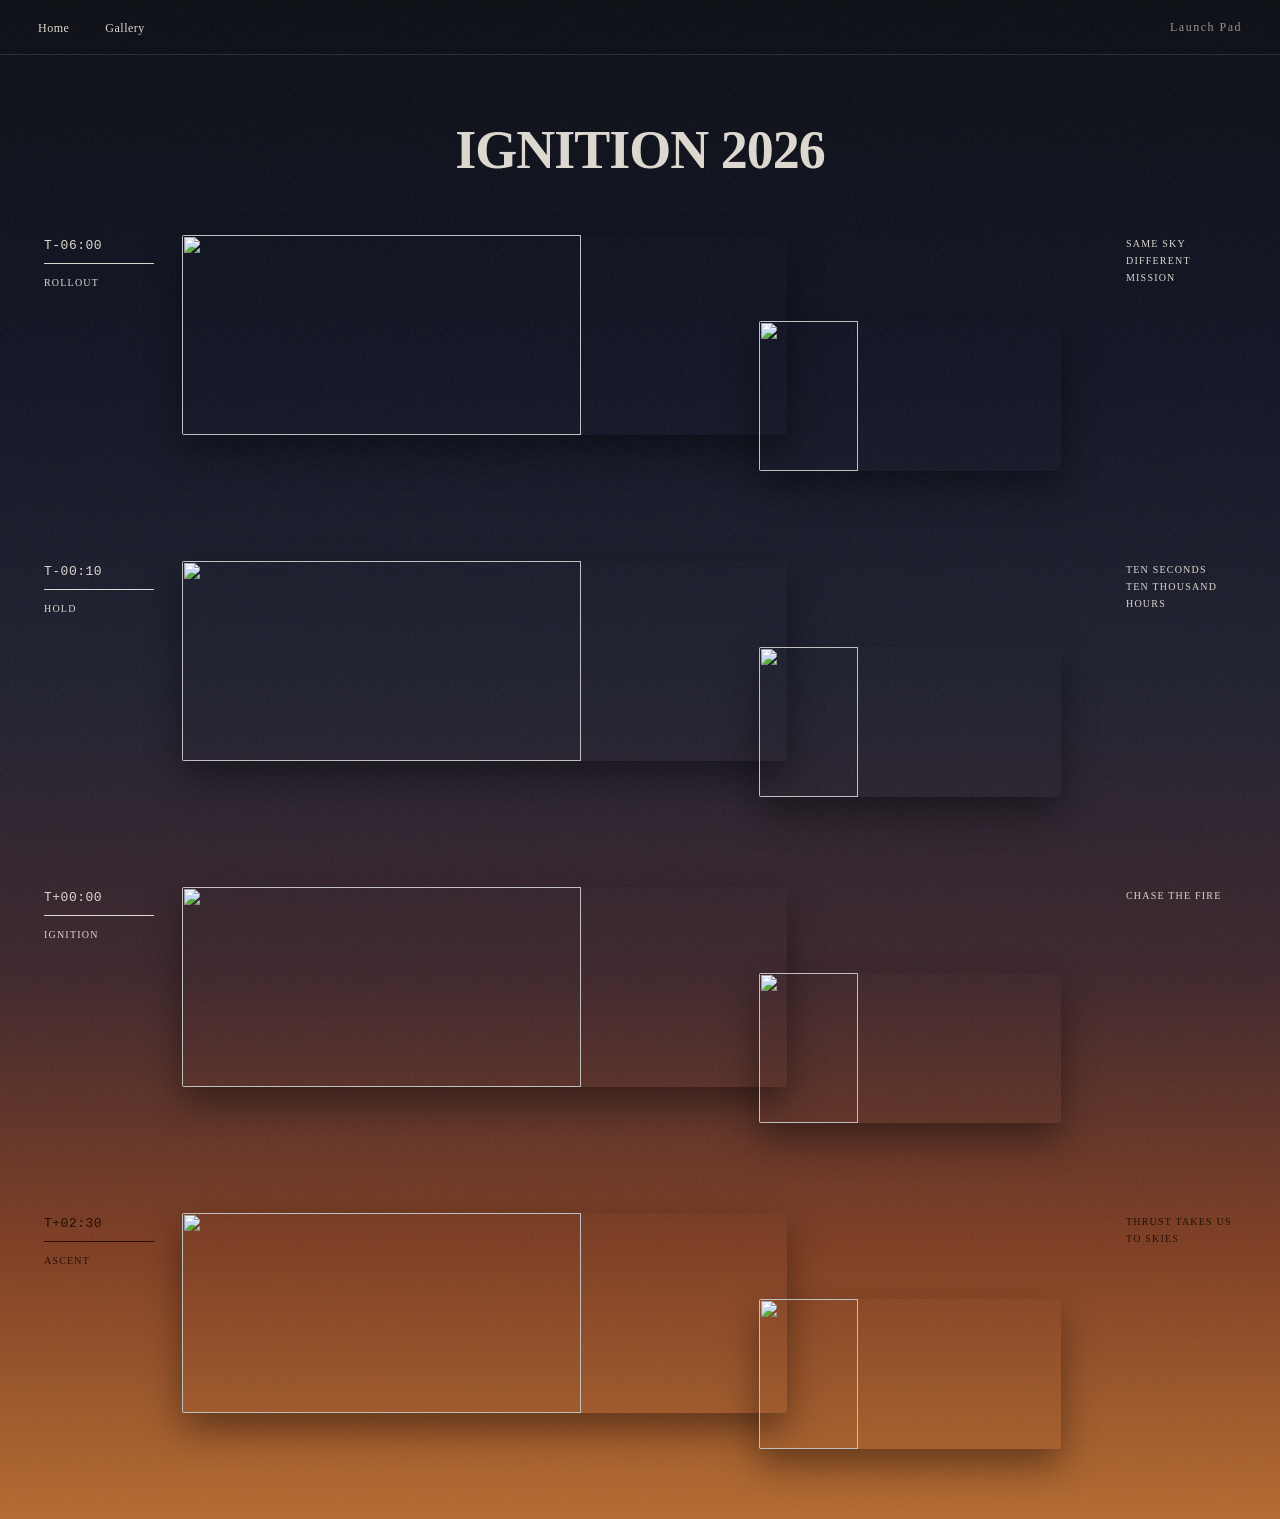
==== index.html @ c1902cc9 "Rename index-new.html to index.html" ====
<!DOCTYPE html>
<html lang="en">

<head>
    <meta charset="UTF-8">
    <meta name="viewport" content="width=device-width, initial-scale=1.0">
    <title>Ignition 2026</title>
    <link rel="stylesheet" href="style-new.css">
</head>

<body>
    <div class="page">

        <div class="nav">
            <ul class="nav-links">
                <li><a href="https://www.thrustmit.in/" target="_blank">Home</a></li>
                <li><a href="#gallery">Gallery</a></li>
            </ul>
            <span class="nav-place">Launch Pad</span>
        </div>

        <div class="header">
            <h1 class="title">IGNITION 2026</h1>
        </div>

        <div id="gallery">

            <div class="row">
                <div class="row-side">
                    <span class="time">T-06:00</span>
                    <p class="words">Rollout
                </div>
                <div class="row-images">
                    <img class="photo photo-big pos1" src="images/rollout1.webp" alt="">
                    <img class="photo photo-small pos2" src="images/rollout2.jpg" alt="">
                </div>
                <p class="row-note">Same sky<br>Different mission</p>
            </div>

            <div class="row">
                <div class="row-side">
                    <span class="time">T-00:10</span>
                    <p class="words">Hold
                </div>
                <div class="row-images">
                    <img class="photo photo-big pos3" src="images/Count1.jpg" alt="">
                    <img class="photo photo-small pos4" src="images/Count2.jpg" alt="">
                </div>
                <p class="row-note">Ten seconds<br>Ten thousand hours</p>
            </div>

            <div class="row">
                <div class="row-side">
                    <span class="time">T+00:00</span>
                    <p class="words">Ignition
                </div>
                <div class="row-images">
                    <img class="photo photo-big pos5" src="images/Ignition1.jpeg" alt="">
                    <img class="photo photo-small pos6" src="images/Ignition2.webp" alt="">
                </div>
                <p class="row-note">Chase the fire</p>
            </div>

            <div class="row text-dark">
                <div class="row-side">
                    <span class="time">T+02:30</span>
                    <p class="words">Ascent
                </div>
                <div class="row-images">
                    <img class="photo photo-big pos7" src="images/Ascent1.jpeg" alt="">
                    <img class="photo photo-small pos8" src="images/Ascent2.png" alt="">
                </div>
                <p class="row-note">Thrust takes us to skies</p>
            </div>

        </div>

        <img class="rockets" src="images/rockets.svg" alt="">

    </div>
</body>

</html>
---- style-new.css ----
body {
    margin: 0;
    padding: 0;
    /* font-family: "Helvetica Neue", Helvetica, Arial, sans-serif; */
    font-family: 'Times New Roman', Times, serif;
    background: #06080f;
}

.page {
    min-height: 105vh;
    background-image:
        url("data:image/svg+xml,%3Csvg xmlns='http://www.w3.org/2000/svg' width='220' height='220'%3E%3Cfilter id='n'%3E%3CfeTurbulence type='fractalNoise' baseFrequency='0.85' numOctaves='3'/%3E%3C/filter%3E%3Crect width='220' height='220' filter='url(%23n)' opacity='0.1'/%3E%3C/svg%3E"),
        linear-gradient(#06080f 0%,
            #0c1020 24%,
            #1c1c2c 46%,
            #3a2228 64%,
            #7c3a1e 82%,
            #b4682b 100%);
    position: relative;
    overflow: hidden;
}

.nav {
    display: flex;
    justify-content: space-between;
    align-items: center;
    padding: 18px 38px;
    border-bottom: 1px solid rgba(221, 216, 207, 0.14);
}

.nav-links {
    display: flex;
    gap: 36px;
    list-style: none;
    margin: 0;
    padding: 0;
}

.nav-links a {
    text-decoration: none;
    color: #ddd8cf;
    letter-spacing: 0.5px;
    font-size: 12px;
}

.nav-links a:hover {
    text-decoration: underline;
    text-underline-offset: 4px;
}

.nav-place {
    color: #9a958c;
    letter-spacing: 1.5px;
    font-size: 12px;
}

.header {
    text-align: center;
    padding: 64px 20px 34px;
}

.title {
    margin: 0;
    color: #ddd8cf;
    font-size: 54px;
    font-weight: 700;
    letter-spacing: -1px;
}

.tagline {
    margin: 6px 0 0;
    color: #9a958c;
    font-size: 11px;
    letter-spacing: 2px;
}

.row {
    margin-top: 20px;
    display: flex;
    align-items: flex-start;
    gap: 28px;
    padding: 0 44px 70px;
}

.row-side,
.row-note {
    width: 110px;
    margin: 0;
    font-size: 10px;
    line-height: 1.7;
    letter-spacing: 1.2px;
    color: #ddd8cf;
    text-transform: uppercase;
}

.words {
    text-transform: uppercase;
}

.time {
    display: block;
    margin-bottom: 10px;
    padding-bottom: 6px;
    border-bottom: 1px solid currentColor;
    font-family: Consolas, Menlo, monospace;
    font-size: 13px;
    letter-spacing: 0.5px;
}

.row-images {
    display: flex;
    flex: 1;
    gap: 18px;
    min-width: 0;
}

.photo {
    box-shadow: 0 16px 36px rgba(0, 0, 0, 0.4);
    object-fit: cover;
    border-radius: 2px;
    object-position: 50% 50%;
    z-index: 1;
}

.photo-big {
    width: 66%;
    height: 200px;
}

.photo-small {
    width: 33%;
    height: 150px;
    margin-top: 86px;
    margin-left: -46px;
    position: relative;
}

.pos1{
    object-position: 0% 72%;
}

.pos2{
    object-position: 0% 81%;
}
.pos3{
    object-position: 0% 81%;
}
.pos4{
    object-position: 0% 81%;
}
.pos5{
    object-position: 0% 44%;
}
.pos6{
    object-position: 0% 18%;
}
.pos7{
    object-position: 0% 81%;
}
.pos8{
    object-position: 0% 81%;
}
.text-dark .time,
.text-dark .words,
.text-dark .row-note {
    color: #241004;
}

.rockets {
    position: absolute;
    bottom: 0;
    left: 0;
    width: 100%;
    opacity: 0.4;
}
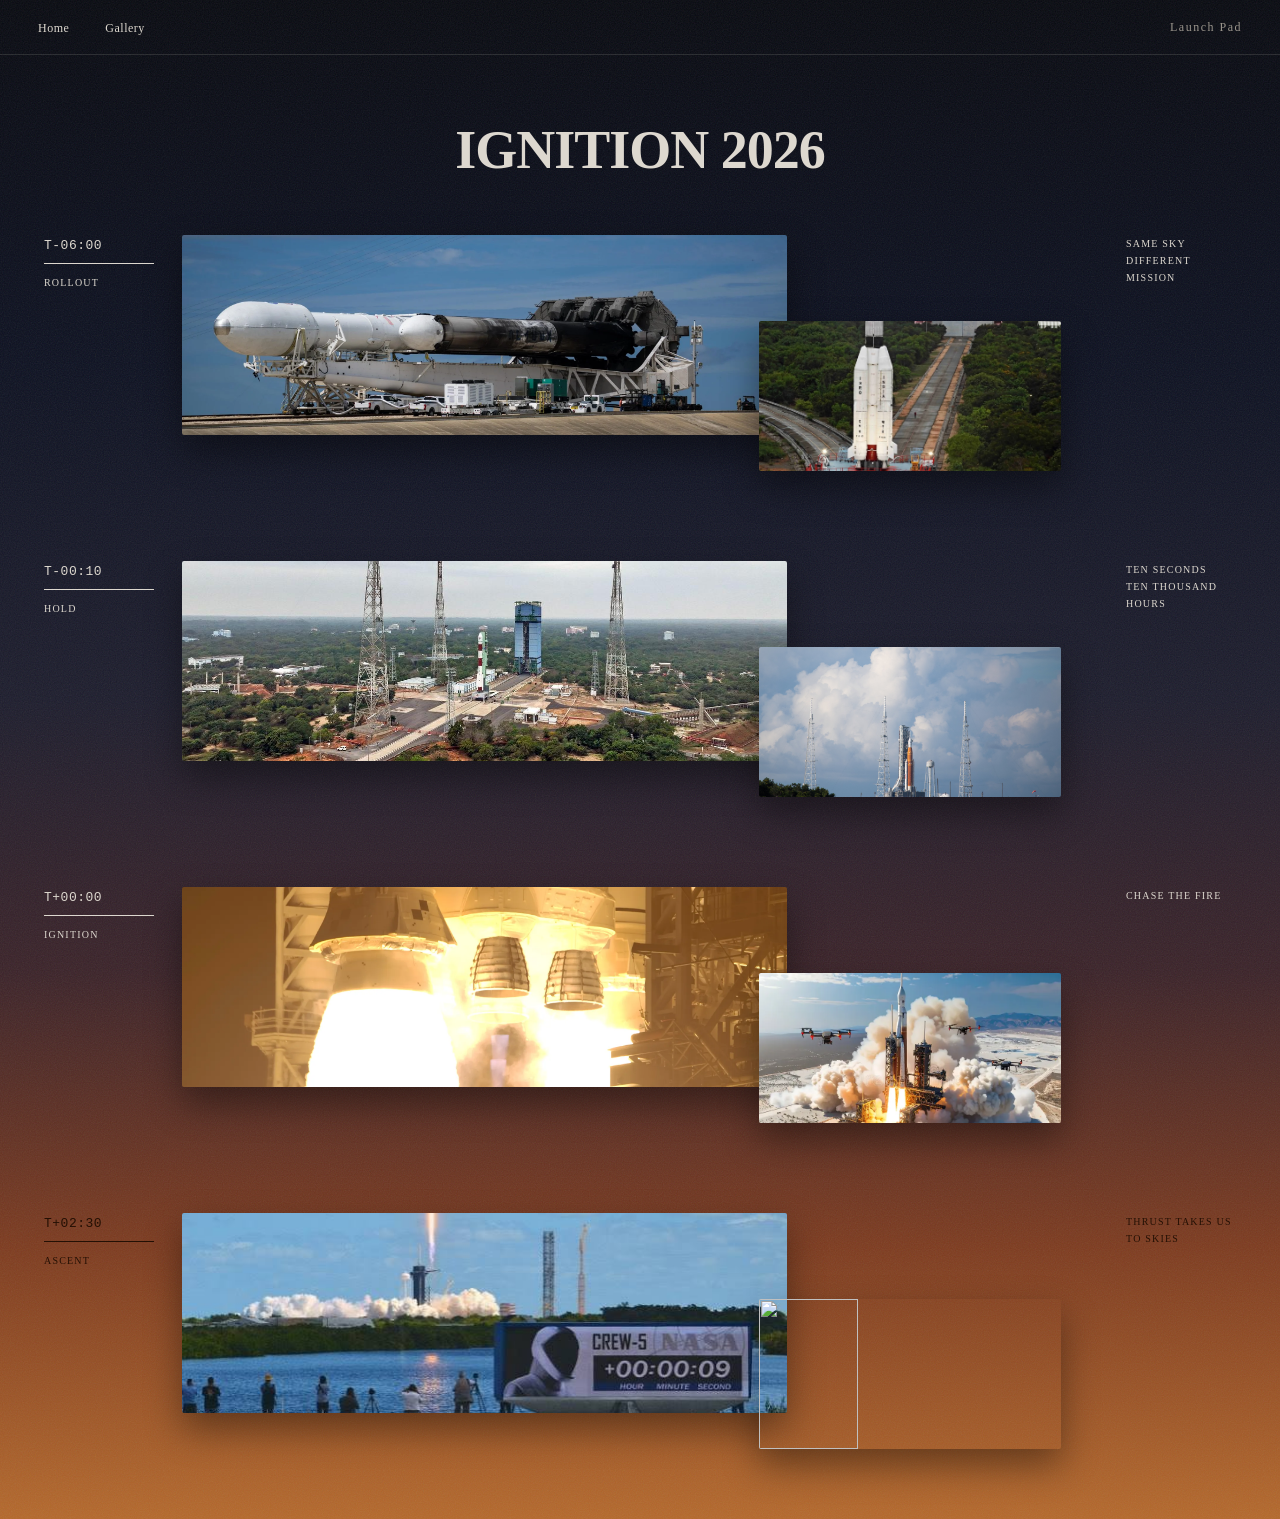
==== commit 9b56e6e1: "Update index.html" ====
--- a/index.html
+++ b/index.html
@@ -31,8 +31,8 @@
                     <p class="words">Rollout
                 </div>
                 <div class="row-images">
-                    <img class="photo photo-big pos1" src="images/rollout1.webp" alt="">
-                    <img class="photo photo-small pos2" src="images/rollout2.jpg" alt="">
+                    <img class="photo photo-big pos1" src="Images/rollout1.webp" alt="">
+                    <img class="photo photo-small pos2" src="Images/rollout2.jpg" alt="">
                 </div>
                 <p class="row-note">Same sky<br>Different mission</p>
             </div>
@@ -43,8 +43,8 @@
                     <p class="words">Hold
                 </div>
                 <div class="row-images">
-                    <img class="photo photo-big pos3" src="images/Count1.jpg" alt="">
-                    <img class="photo photo-small pos4" src="images/Count2.jpg" alt="">
+                    <img class="photo photo-big pos3" src="Images/Count1.jpg" alt="">
+                    <img class="photo photo-small pos4" src="Images/Count2.jpg" alt="">
                 </div>
                 <p class="row-note">Ten seconds<br>Ten thousand hours</p>
             </div>
@@ -55,8 +55,8 @@
                     <p class="words">Ignition
                 </div>
                 <div class="row-images">
-                    <img class="photo photo-big pos5" src="images/Ignition1.jpeg" alt="">
-                    <img class="photo photo-small pos6" src="images/Ignition2.webp" alt="">
+                    <img class="photo photo-big pos5" src="Images/Ignition1.jpeg" alt="">
+                    <img class="photo photo-small pos6" src="Images/Ignition2.webp" alt="">
                 </div>
                 <p class="row-note">Chase the fire</p>
             </div>
@@ -67,8 +67,8 @@
                     <p class="words">Ascent
                 </div>
                 <div class="row-images">
-                    <img class="photo photo-big pos7" src="images/Ascent1.jpeg" alt="">
-                    <img class="photo photo-small pos8" src="images/Ascent2.png" alt="">
+                    <img class="photo photo-big pos7" src="Images/Ascent1.jpeg" alt="">
+                    <img class="photo photo-small pos8" src="Images/Ascent2.png" alt="">
                 </div>
                 <p class="row-note">Thrust takes us to skies</p>
             </div>
